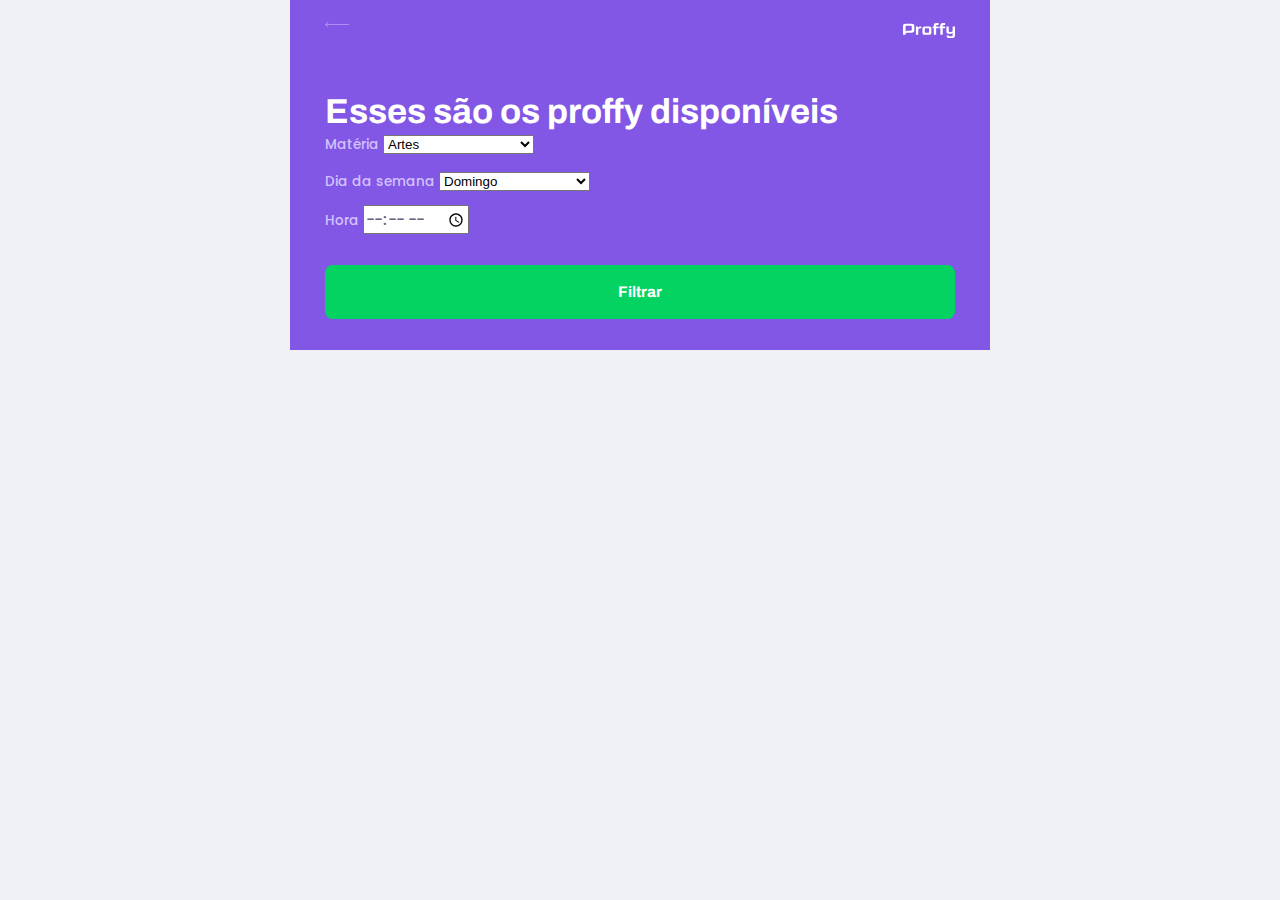
==== study.html @ 67800fd5 "pagina 2" ====
<!DOCTYPE html>
<html lang="pt_br">

<head>
    <meta charset="UTF-8">
    <meta name="viewport" content="width=device-width, initial-scale=1.0">
    <title>Proffy | sua plataforma de estudos online</title>
    <link rel="stylesheet" href="./styles/main.css">
    <link rel="stylesheet" href="./styles/partials/page-study.css">
    <link
        href="https://fonts.googleapis.com/css2?family=Archivo:wght@400;700&amp;family=Poppins:wght@400;600&amp;display=swap"
        rel="stylesheet">
</head>

<body id="page-study">
    <div id="container">
        <div class="logo-container">
            <header class="page-header">
                <div class="top-bar-container">
                    <a href="/">
                        <img src="/images/icons/back.svg" alt="Voltar">
                    </a>
                    <img src="/images/logo.svg" alt="Proffy">
                </div>
                <div class="header-content">
                    <strong> Esses são os proffy disponíveis</strong>
                    <form id="search-teachers">
                        <div class="select-block">
                            <label for="subject">Matéria</label>
                            <select name="subject" id="subject">
                                <option value="" disabled="" hidden="">Selecione uma opção</option>
                                <option value="1">Artes</option>
                                <option value="2">Biologia</option>
                                <option value="3">Ciências</option>
                                <option value="4">Educação física</option>
                                <option value="5">Física</option>
                                <option value="6">Geografia</option>
                                <option value="7">História</option>
                                <option value="8">Matemática</option>
                                <option value="9">Português</option>
                                <option value="10">Química</option>
                            </select>
                        </div>
                        <div class="select-block">
                            <label for="weekday">Dia da semana</label>
                            <select name="weekday" id="weekday">
                                <option value="" disabled="" hidden="">Selecione uma opção</option>
                                <option value="0">Domingo</option>
                                <option value="1">Segunda-feira</option>
                                <option value="2">Terça-feira</option>
                                <option value="3">Quarta-feira</option>
                                <option value="4">Quinta-feira</option>
                                <option value="5">Sexta-feira</option>
                                <option value="6">Sábado</option>
                            </select>
                        </div>
                        <div class="input-block">
                            <label for="time">Hora</label>
                            <input name="time" id="time" type="time">
                        </div>
                        <button type="submit">Filtrar</button>
                    </form>
                </div>
            </header>

        </div>

</body>

</html>
---- styles/main.css ----
:root {
    --color-background: #F0F0F7;
    --color-primary-lighter: #9871F5;
    --color-primary-light: #916BEA;
    --color-primary: #8257E5;
    --color-primary-dark: #774DD6;
    --color-primary-darker: #6842c2;
    --color-secondary: #04D361;
    --color-secondary-dark: #04BF58;
    --color-title-in-primary: #FFFFFF;
    --color-text-in-primary: #D4C2FF;
    --color-text-title: #32264D;
    --color-text-complement: #9C98A6;
    --color-text-base: #6A6180;
    --color-line-in-white: #E6E6F0;
    --color-input-background: #F8F8FC;
    --color-button-text: #FFFFFF;
    --color-box-base: #FFFFFF;
    --color-box-footer: #FAFAFC;
    --color-small-info: #C1BCCC;
    font-size: 60%;
    /* controle das medidas rem */
}

body {
    height: 100vh;
    background-color: var(--color-background);
    display: flex;
    align-items: center;
    justify-content: center;
}

* {
    margin: 0;
    padding: 0;
    box-sizing: border-box;
}

body,
input,
button,
textarea {
    font-weight: 500;
    font-family: Poppins;
    font-size: 1.6rem;
    color: var(--color-text-base)
}

#container {
    width: 90vw;
    max-width: 700px;
}

@media (min-width:700px) {
    :root {
        font-size: 60%;
    }
}
---- styles/partials/page-study.css ----
#page-study #container {
    width: 100vw;
    height: 100vh;
}

.page-header {
    background-color: var(--color-primary);
    display: flex;
    flex-direction: column;
}

.page-header .top-bar-container {
    width: 90%;
    margin: 0 auto;
    display: flex;
    align-items: center;
    justify-content: space-between;
    padding: 1.6rem 0;
}

.page-header .top-bar-container a {
    height: 3.2rem;
    transition: opacity 0.2s;
}

.page-header .top-bar-container a:hover {
    opacity: 0.6;
}

.page-header .top-bar-container img {
    height: 1.6rem;
}

.page-header .header-content {
    width: 90%;
    margin: 3.2rem auto;
}

.page-header .header-content strong {
    font: 700 3.6rem Archivo;
    line-height: 4.2rem;
    color: var(--color-title-in-primary);
}

#search-teacher {
    margin-top: 3.2rem;
}

#search-teachers label {
    color: var(--color-text-in-primary);
}

#search-teachers .select-block {
    margin-bottom: 1.4rem;
}

#search-teachers button {
    width: 100%;
    height: 5.6rem;
    background: var(--color-secondary);
    color: var(--color-button-text);
    border: 0;
    border-radius: .8rem;
    cursor: pointer;
    font: 700 1.6rem Archivo;
    display: flex;
    align-items: center;
    justify-content: center;
    transition: background 0.2s;
    margin-top: 3.2rem;
}

#search-teachers button:hover {
    background-color: var(--color-secondary-dark);
}

.select-block label,
.input-block label {
    font-size: 1.4rem;
    color: var(--color-text-complement);
}

.input-block input {}
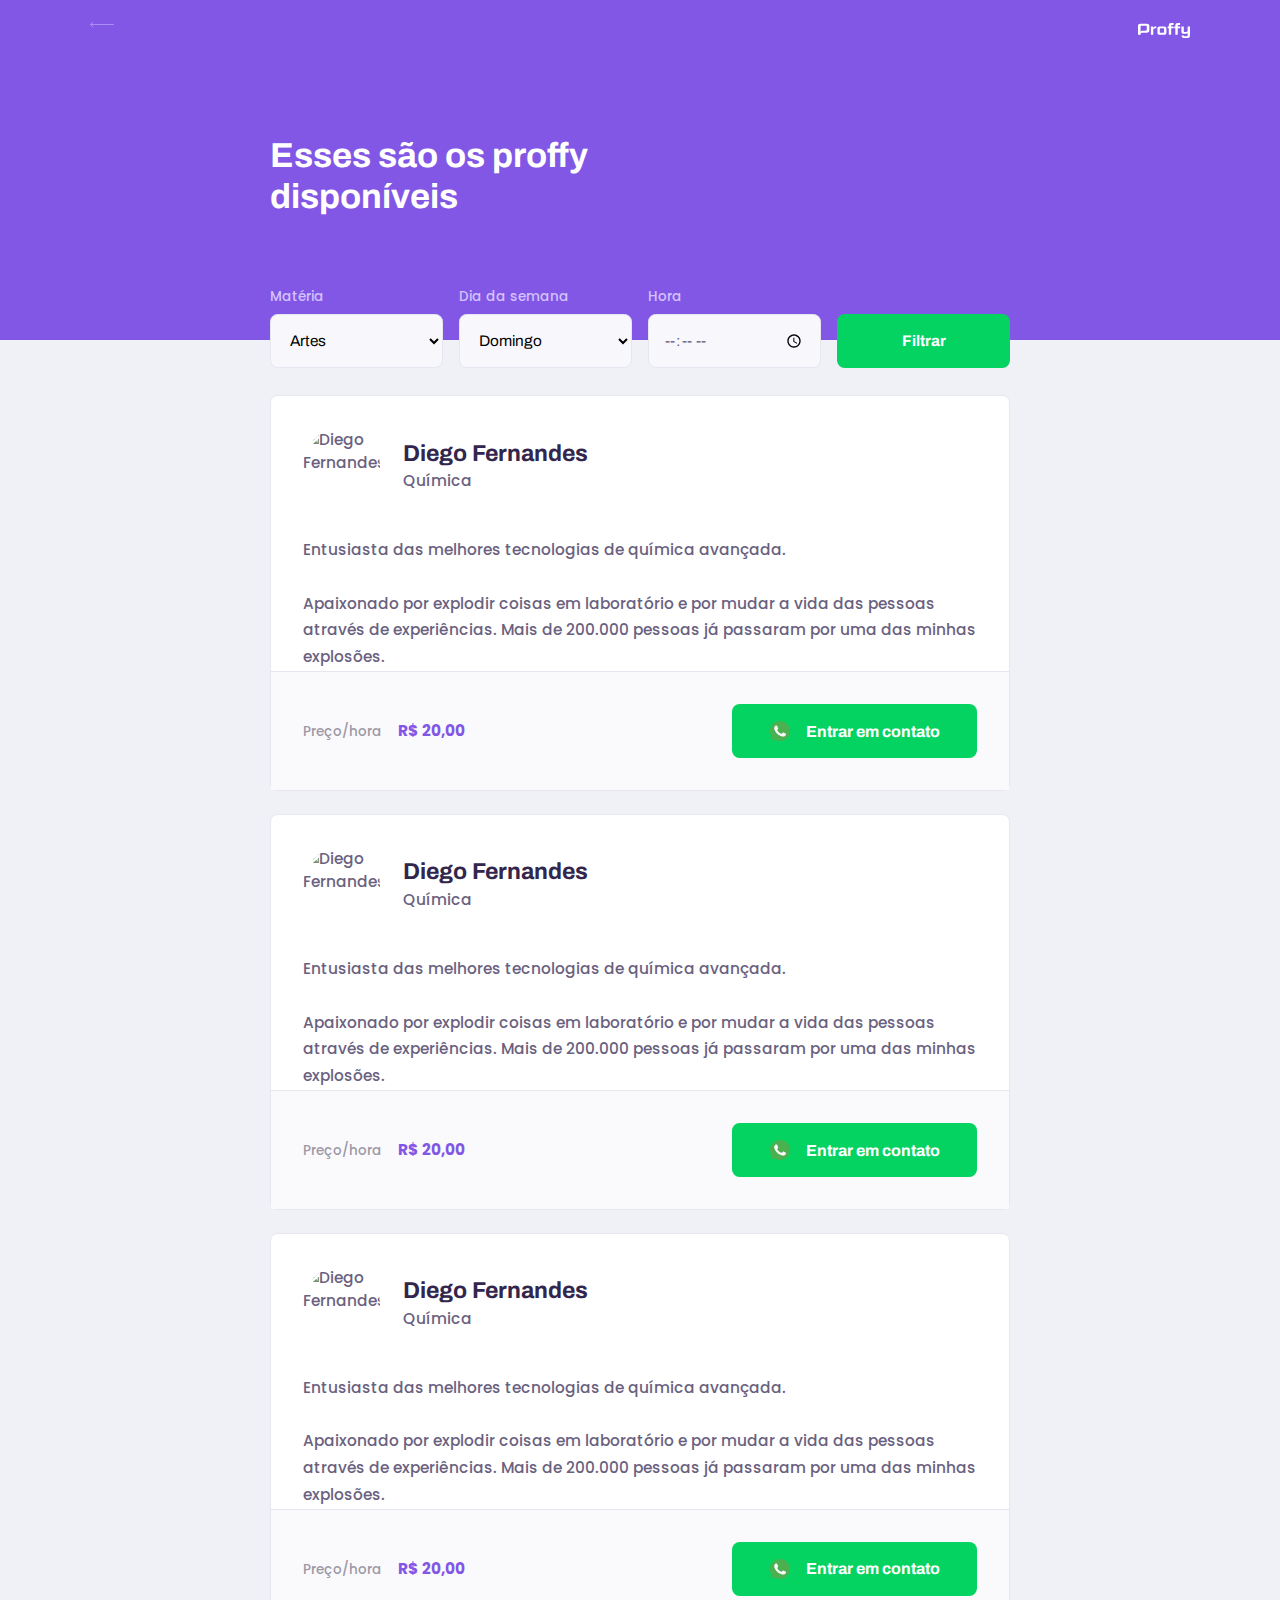
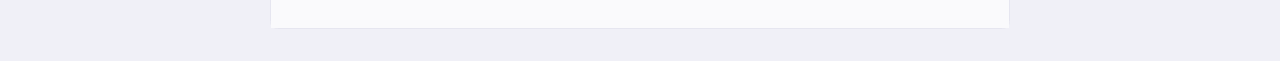
==== commit e6f815bc: "pagina 2" ====
--- a/study.html
+++ b/study.html
@@ -7,15 +7,14 @@
     <title>Proffy | sua plataforma de estudos online</title>
     <link rel="stylesheet" href="./styles/main.css">
     <link rel="stylesheet" href="./styles/partials/page-study.css">
-    <link
-        href="https://fonts.googleapis.com/css2?family=Archivo:wght@400;700&amp;family=Poppins:wght@400;600&amp;display=swap"
-        rel="stylesheet">
+    <link href="https://fonts.googleapis.com/css2?family=Archivo:wght@400;700&amp;family=Poppins:wght@400;600&amp;display=swap" rel="stylesheet">
 </head>
 
 <body id="page-study">
     <div id="container">
         <div class="logo-container">
             <header class="page-header">
+
                 <div class="top-bar-container">
                     <a href="/">
                         <img src="/images/icons/back.svg" alt="Voltar">
@@ -62,6 +61,66 @@
                     </form>
                 </div>
             </header>
+            <main>
+                <article class="teacher-item">
+                    <header>
+                        <img src="https://avatars2.githubusercontent.com/u/2254731?s=460&amp;u=0ba16a79456c2f250e7579cb388fa18c5c2d7d65&amp;v=4" alt="Diego Fernandes">
+                        <div>
+                            <strong>Diego Fernandes</strong>
+                            <span>Química</span>
+                        </div>
+                    </header>
+
+                    <p>Entusiasta das melhores tecnologias de química avançada.<br><br>Apaixonado por explodir coisas em laboratório e por mudar a vida das pessoas através de experiências. Mais de 200.000 pessoas já passaram por uma das minhas explosões.</p>
+
+                    <footer>
+                        <p>Preço/hora<strong>R$ 20,00</strong>
+                        </p>
+                        <button type="button">
+                            <img src="/images/icons/whatsapp.svg" alt="Whatsapp">Entrar em contato
+                        </button>
+                    </footer>
+                </article>
+                <article class="teacher-item">
+                    <header>
+                        <img src="https://avatars2.githubusercontent.com/u/2254731?s=460&amp;u=0ba16a79456c2f250e7579cb388fa18c5c2d7d65&amp;v=4" alt="Diego Fernandes">
+                        <div>
+                            <strong>Diego Fernandes</strong>
+                            <span>Química</span>
+                        </div>
+                    </header>
+
+                    <p>Entusiasta das melhores tecnologias de química avançada.<br><br>Apaixonado por explodir coisas em laboratório e por mudar a vida das pessoas através de experiências. Mais de 200.000 pessoas já passaram por uma das minhas explosões.</p>
+
+                    <footer>
+                        <p>Preço/hora<strong>R$ 20,00</strong>
+                        </p>
+                        <button type="button">
+                            <img src="/images/icons/whatsapp.svg" alt="Whatsapp">Entrar em contato
+                        </button>
+                    </footer>
+                </article>
+                <article class="teacher-item">
+                    <header>
+                        <img src="https://avatars2.githubusercontent.com/u/2254731?s=460&amp;u=0ba16a79456c2f250e7579cb388fa18c5c2d7d65&amp;v=4" alt="Diego Fernandes">
+                        <div>
+                            <strong>Diego Fernandes</strong>
+                            <span>Química</span>
+                        </div>
+                    </header>
+
+                    <p>Entusiasta das melhores tecnologias de química avançada.<br><br>Apaixonado por explodir coisas em laboratório e por mudar a vida das pessoas através de experiências. Mais de 200.000 pessoas já passaram por uma das minhas explosões.</p>
+
+                    <footer>
+                        <p>Preço/hora<strong>R$ 20,00</strong>
+                        </p>
+                        <button type="button">
+                            <img src="/images/icons/whatsapp.svg" alt="Whatsapp">Entrar em contato
+                        </button>
+                    </footer>
+                </article>
+
+            </main>
 
         </div>
 
--- a/styles/partials/page-study.css
+++ b/styles/partials/page-study.css
@@ -34,6 +34,7 @@
 .page-header .header-content {
     width: 90%;
     margin: 3.2rem auto;
+    position: relative;
 }
 
 .page-header .header-content strong {
@@ -80,4 +81,176 @@
     color: var(--color-text-complement);
 }
 
-.input-block input {}+.input-block input,
+.select-block select {
+    width: 100%;
+    height: 5.6rem;
+    margin-top: 0.8rem;
+    border-radius: 0.8rem;
+    background: var(--color-input-background);
+    border: 1px solid var(--color-line-in-white);
+    outline: 0;
+    padding: 01.6rem;
+    font: 1.6rem Archivo;
+}
+
+.input-block {
+    position: relative;
+}
+
+.input-block:focus-within::after {
+    content: "";
+    width: calc(100%- 3.2rem);
+    height: 2px;
+    background: var(--color-primary-light);
+    position: absolute;
+    left: 1.6rem;
+    right: 1.6rem;
+    bottom: 0;
+}
+
+#page-study main {
+    margin: 3.2rem auto;
+    width: 90%;
+}
+
+.teacher-item {
+    background-color: var(--color-box-base);
+    border: 1px solid var(--color-line-in-white);
+    border-radius: .8rem;
+    margin-top: 2.4rem;
+}
+
+.teacher-item header {
+    padding: 3.2rem 2rem;
+    display: flex;
+    align-items: center;
+}
+
+.teacher-item header img {
+    width: 8rem;
+    height: 8rem;
+    border-radius: 50%;
+}
+
+.teacher-item header div {
+    margin-left: 2.4rem;
+}
+
+.teacher-item header div strong {
+    font: 700 2.4rem Archivo;
+    display: block;
+    color: var(--color-text-title);
+}
+
+.teacher-item header div span {
+    font-size: 1.6rem;
+    display: block;
+    margin-top: .4rem;
+}
+
+.teacher-item>p {
+    padding: 0 2rem;
+    font-size: 1.6rem;
+    line-height: 2.8rem;
+}
+
+.teacher-item footer {
+    padding: 3.2rem 2rem;
+    background-color: var(--color-box-footer);
+    border-top: 1px solid var(--color-line-in-white);
+    display: flex;
+    align-items: center;
+    justify-content: space-between;
+}
+
+.teacher-item footer p {
+    font-size: 1.4rem;
+    line-height: 2.4rem;
+    color: var(--color-text-complement);
+}
+
+.teacher-item footer p strong {
+    font-size: 1.6rem;
+    color: var(--color-primary);
+    display: block;
+}
+
+.teacher-item footer button {
+    width: 20rem;
+    height: 5.6rem;
+    background: var(--color-secondary);
+    color: var(--color-button-text);
+    border: 0;
+    border-radius: .8rem;
+    cursor: pointer;
+    font: 700 1.4rem Archivo;
+    display: flex;
+    align-items: center;
+    justify-content: space-evenly;
+    text-decoration: none;
+    transition: background 0.2s;
+    margin-left: 1.6rem;
+}
+
+.teacher-item footer button:hover {
+    background: var(--color-secondary-dark);
+}
+
+@media (min-width:700px) {
+    #page-study #container {
+        max-width: 100vw;
+    }
+    .page-header {
+        height: 340px;
+    }
+    .page-header .top-bar-container {
+        max-width: 1100px;
+    }
+    .page-header .header-content {
+        max-width: 740px;
+        margin: 0 auto;
+        flex: 1 1;
+        padding-bottom: 48px;
+        display: flex;
+        flex-direction: column;
+        justify-content: center;
+    }
+    .page-header .header-content strong {
+        max-width: 350px;
+    }
+    .teacher-item header,
+    .teacher-item footer {
+        padding: 32px;
+    }
+    #search-teachers {
+        display: grid;
+        grid-template-columns: repeat(4, 1fr);
+        gap: 16px;
+        position: absolute;
+        bottom: -28px;
+    }
+    #page-study main {
+        padding: 32px 0;
+        max-width: 740px;
+        margin: 0 auto;
+    }
+    #search-teachers .select-block {
+        margin-bottom: 0;
+    }
+    .teacher-item>p {
+        padding: 0 32px;
+    }
+    .teacher-item footer p strong {
+        display: initial;
+        margin-left: 16px;
+    }
+    .teacher-item footer button {
+        width: 245px;
+        font-size: 16px;
+        justify-content: center;
+    }
+    .teacher-item footer button img {
+        margin-right: 16px;
+    }
+}